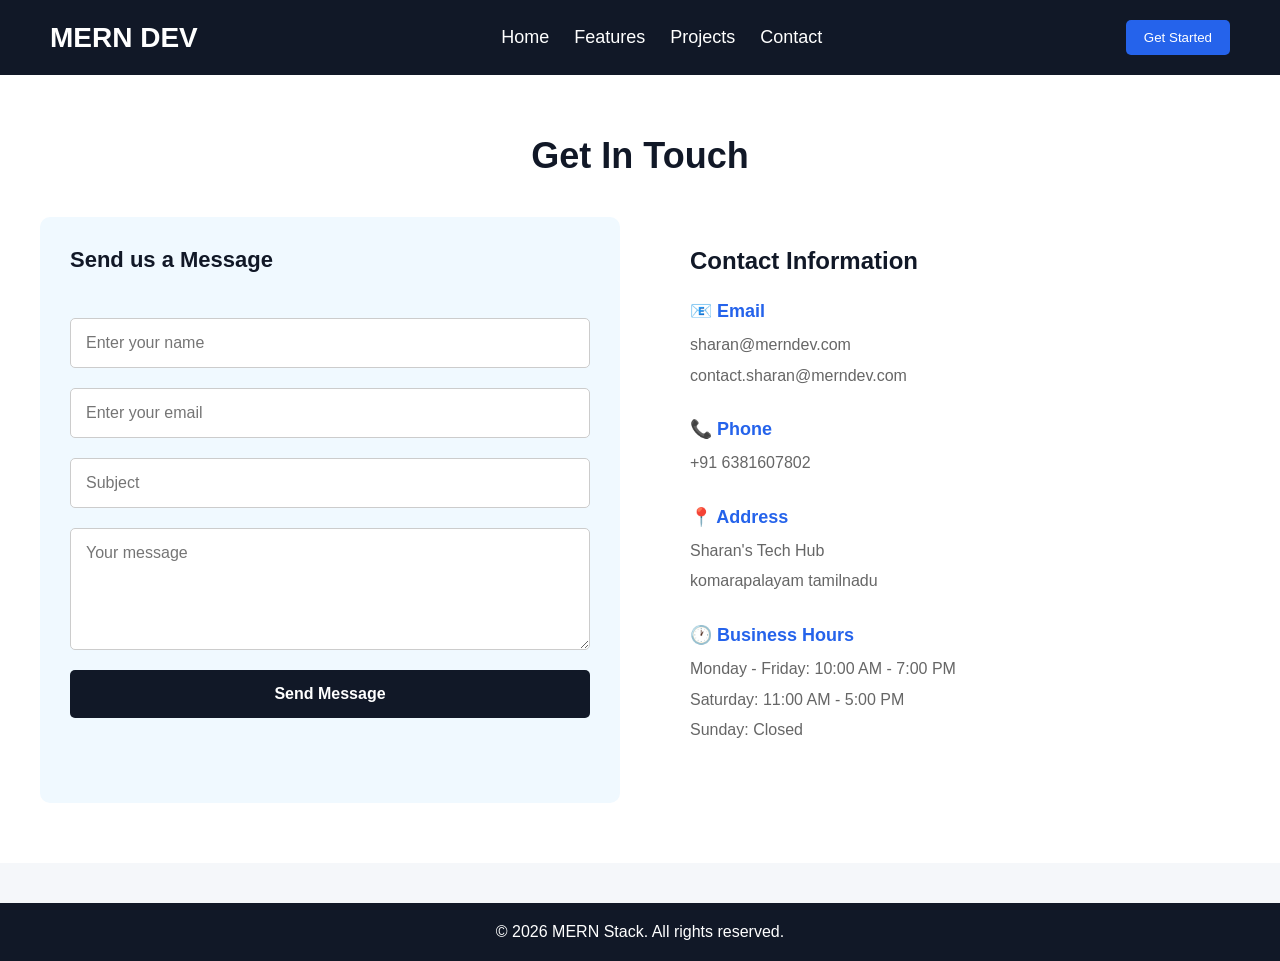
==== mern-landing-page/contact.html @ 2410fc58 "dsds" ====
<!DOCTYPE html>
<html lang="en">
<head>
    <meta charset="UTF-8" />
    <meta name="viewport" content="width=device-width, initial-scale=1.0"/>
    <title>Contact - MERN Stack</title>
    <link rel="stylesheet" href="style.css">
</head>
<body>

    <!-- Header -->
    <header>
        <nav class="navbar">
            <h1 class="logo">MERN DEV</h1>

            <ul class="nav-links">
                <li><a href="home.html">Home</a></li>
                <li><a href="features.html">Features</a></li>
                <li><a href="projects.html">Projects</a></li>
                <li><a href="contact.html">Contact</a></li>
            </ul>

            <button class="btn">Get Started</button>
        </nav>
    </header>

    <!-- Contact Section -->
    <section class="contact">

        <h2>Get In Touch</h2>

        <div class="contact-container">

            <form class="contact-form">
                <h3>Send us a Message</h3>

                <input type="text" placeholder="Enter your name" required>

                <input type="email" placeholder="Enter your email" required>

                <input type="text" placeholder="Subject">

                <textarea placeholder="Your message" rows="5" required></textarea>

                <button type="submit" class="submit-btn">Send Message</button>
            </form>

            <div class="contact-info">
                <h3>Contact Information</h3>

                <div class="info-item">
                    <h4>📧 Email</h4>
                    <p>sharan@merndev.com</p>
                    <p>contact.sharan@merndev.com</p>
                </div>

                <div class="info-item">
                    <h4>📞 Phone</h4>
                    <p>+91 6381607802</p>
                    
                </div>

                <div class="info-item">
                    <h4>📍 Address</h4>
                    <p>Sharan's Tech Hub</p>
                    <p>komarapalayam tamilnadu</p>
                </div>

                <div class="info-item">
                    <h4>🕐 Business Hours</h4>
                    <p>Monday - Friday: 10:00 AM - 7:00 PM</p>
                    <p>Saturday: 11:00 AM - 5:00 PM</p>
                    <p>Sunday: Closed</p>
                </div>

            </div>

        </div>

    </section>

    <!-- Footer -->
    <footer>
        <p>&copy; 2026 MERN Stack. All rights reserved.</p>
    </footer>

</body>
</html>
---- mern-landing-page/style.css ----
/* Reset */
*{
    margin:0;
    padding:0;
    box-sizing:border-box;
    font-family:Arial, Helvetica, sans-serif;
}

/* Body */
body{
    background:#f5f7fa;
    color:#333;
}

/* Navbar */
.navbar{
    display:flex;
    justify-content:space-between;
    align-items:center;
    padding:20px 50px;
    background:#111827;
}

.logo{
    color:white;
    font-size:28px;
}

.nav-links{
    display:flex;
    list-style:none;
    gap:25px;
}

.nav-links a{
    text-decoration:none;
    color:white;
    font-size:18px;
}

.btn{
    background:#2563eb;
    color:white;
    border:none;
    padding:10px 18px;
    border-radius:5px;
    cursor:pointer;
}

.btn:hover{
    background:#1d4ed8;
}

/* Hero Section */
.hero{
    display:flex;
    justify-content:space-between;
    align-items:center;
    padding:70px 60px;
    flex-wrap:wrap;
}

.hero-text{
    max-width:500px;
}

.hero-text h2{
    font-size:48px;
    margin-bottom:20px;
    color:#111827;
}

.hero-text p{
    font-size:18px;
    margin-bottom:20px;
    line-height:1.6;
}

.hero-btn{
    background:#10b981;
    color:white;
    border:none;
    padding:12px 24px;
    border-radius:6px;
    font-size:16px;
    cursor:pointer;
}

.hero-btn:hover{
    background:#059669;
}

.hero-image img{
    width:350px;
}

/* Features */
.features{
    padding:60px 40px;
    text-align:center;
}

.section-title{
    font-size:36px;
    margin-bottom:40px;
}

.cards{
    display:grid;
    grid-template-columns:repeat(auto-fit,minmax(220px,1fr));
    gap:20px;
}

.card{
    background:white;
    padding:30px;
    border-radius:10px;
    box-shadow:0 4px 10px rgba(0,0,0,0.1);
    transition:0.3s;
}

.card:hover{
    transform:translateY(-10px);
}

.card h3{
    margin-bottom:15px;
    color:#2563eb;
}

/* About */
.about{
    padding:60px 40px;
    background:#e0f2fe;
    text-align:center;
}

.about h2{
    margin-bottom:20px;
    font-size:36px;
}

.about p{
    max-width:700px;
    margin:auto;
    font-size:18px;
    line-height:1.7;
}

/* Features Extra */
.features-extra{
    padding:60px 40px;
    background:#f0f9ff;
}

.features-extra h2{
    text-align:center;
    font-size:36px;
    margin-bottom:40px;
    color:#111827;
}

.features-list{
    display:grid;
    grid-template-columns:repeat(auto-fit,minmax(250px,1fr));
    gap:30px;
    max-width:1200px;
    margin:auto;
}

.feature-item{
    background:white;
    padding:25px;
    border-radius:10px;
    box-shadow:0 2px 8px rgba(0,0,0,0.1);
    transition:0.3s;
}

.feature-item:hover{
    transform:translateY(-8px);
    box-shadow:0 4px 15px rgba(0,0,0,0.15);
}

.feature-item h3{
    color:#2563eb;
    margin-bottom:10px;
    font-size:20px;
}

.feature-item p{
    color:#666;
    line-height:1.6;
}

/* Projects Section */
.projects{
    padding:60px 40px;
    background:white;
}

.projects .section-title{
    color:#111827;
}

.projects-grid{
    display:grid;
    grid-template-columns:repeat(auto-fit,minmax(320px,1fr));
    gap:25px;
    max-width:1200px;
    margin:auto;
}

.project-card{
    background:white;
    border:1px solid #e5e7eb;
    border-radius:10px;
    padding:25px;
    transition:0.3s;
    box-shadow:0 2px 8px rgba(0,0,0,0.08);
}

.project-card:hover{
    transform:translateY(-8px);
    box-shadow:0 8px 20px rgba(0,0,0,0.15);
    border-color:#2563eb;
}

.project-header{
    border-bottom:2px solid #e5e7eb;
    padding-bottom:15px;
    margin-bottom:15px;
}

.project-card h3{
    color:#111827;
    font-size:22px;
    margin:0;
}

.project-card p{
    color:#666;
    font-size:15px;
    line-height:1.6;
    margin-bottom:15px;
}

.project-tech{
    display:flex;
    flex-wrap:wrap;
    gap:8px;
    margin-bottom:15px;
}

.project-tech span{
    background:#e0e7ff;
    color:#2563eb;
    padding:4px 10px;
    border-radius:20px;
    font-size:12px;
    font-weight:bold;
}

.project-link{
    color:#2563eb;
    text-decoration:none;
    font-weight:bold;
    transition:0.3s;
}

.project-link:hover{
    color:#1d4ed8;
}

/* Contact */
.contact{
    padding:60px 40px;
    background:white;
}

.contact h2{
    text-align:center;
    margin-bottom:40px;
    font-size:36px;
    color:#111827;
}

.contact-container{
    display:grid;
    grid-template-columns:1fr 1fr;
    gap:40px;
    max-width:1200px;
    margin:auto;
}

.contact-form{
    background:#f0f9ff;
    padding:30px;
    border-radius:10px;
}

.contact-form h3{
    font-size:22px;
    margin-bottom:25px;
    color:#111827;
}

.contact-form{
    display:flex;
    flex-direction:column;
    gap:20px;
}

input,
textarea{
    padding:15px;
    border:1px solid #ccc;
    border-radius:5px;
    font-size:16px;
    font-family:Arial,sans-serif;
}

input:focus,
textarea:focus{
    outline:none;
    border-color:#2563eb;
    box-shadow:0 0 5px rgba(37,99,235,0.3);
}

.submit-btn{
    background:#111827;
    color:white;
    border:none;
    padding:15px;
    border-radius:5px;
    cursor:pointer;
    font-size:16px;
    font-weight:bold;
    transition:0.3s;
}

.submit-btn:hover{
    background:#374151;
}

.contact-info{
    padding:30px;
}

.contact-info h3{
    font-size:24px;
    margin-bottom:25px;
    color:#111827;
}

.info-item{
    margin-bottom:30px;
    text-align:left;
}

.info-item h4{
    color:#2563eb;
    margin-bottom:10px;
    font-size:18px;
}

.info-item p{
    color:#666;
    margin-bottom:5px;
    line-height:1.6;
}

/* Footer */
footer{
    background:#111827;
    color:white;
    text-align:center;
    padding:20px;
    margin-top:40px;
}

/* Responsive */
@media(max-width:768px){

    .navbar{
        flex-direction:column;
        gap:20px;
        padding:20px;
    }

    .nav-links{
        gap:15px;
    }

    .hero{
        flex-direction:column;
        text-align:center;
        padding:40px 20px;
    }

    .hero-image img{
        width:250px;
        margin-top:30px;
    }

    .hero-text h2{
        font-size:32px;
    }

    .section-title{
        font-size:28px;
    }

    .cards{
        grid-template-columns:1fr;
    }

    .projects-grid{
        grid-template-columns:1fr;
    }

    .contact-container{
        grid-template-columns:1fr;
        gap:20px;
    }

    .contact-form,
    .contact-info{
        padding:20px;
    }

    .features-list{
        grid-template-columns:1fr;
    }

}
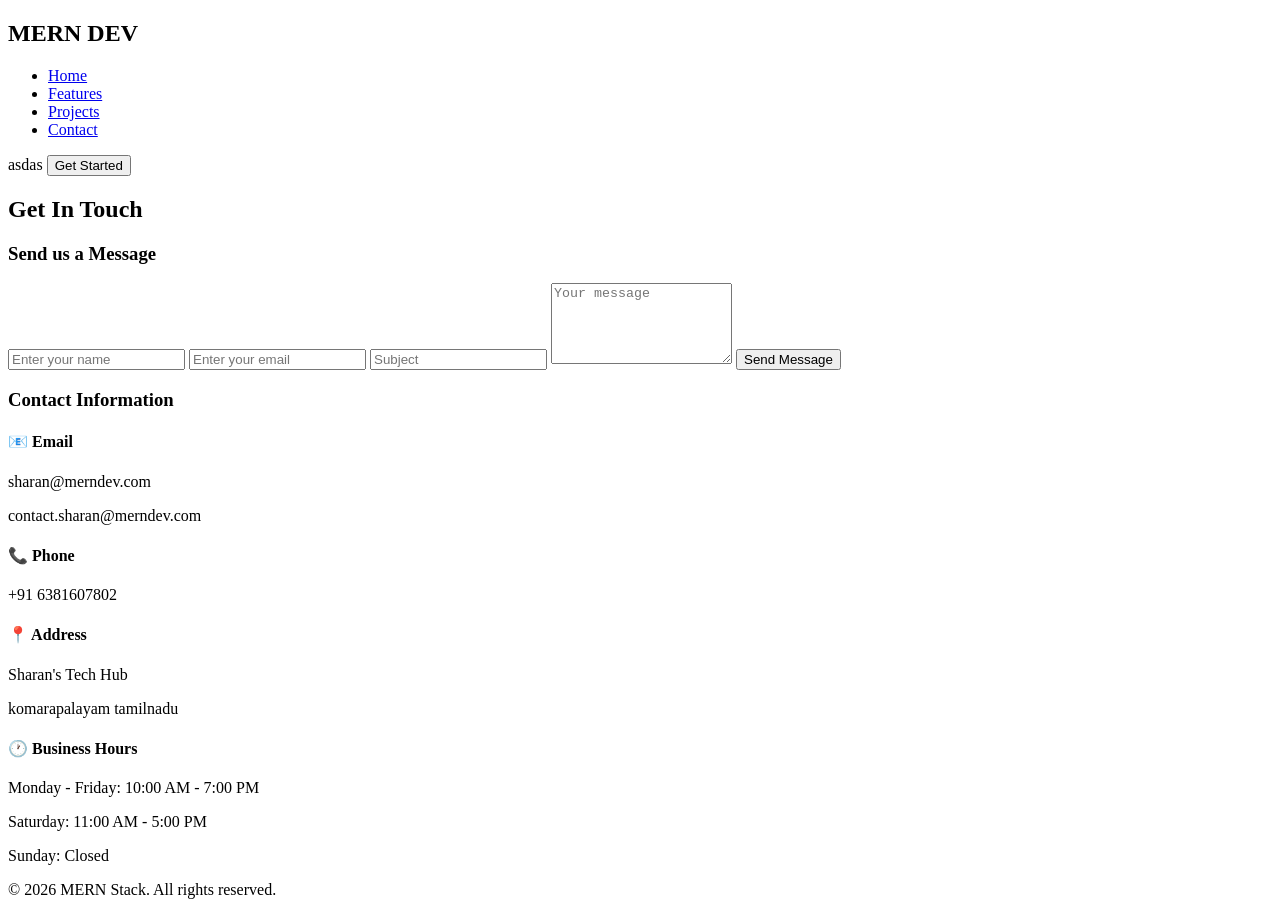
==== commit 1b0bcb1e: "dfsdf" ====
--- a/mern-landing-page/contact.html
+++ b/mern-landing-page/contact.html
@@ -19,7 +19,7 @@
                 <li><a href="projects.html">Projects</a></li>
                 <li><a href="contact.html">Contact</a></li>
             </ul>
-
+asdas
             <button class="btn">Get Started</button>
         </nav>
     </header>
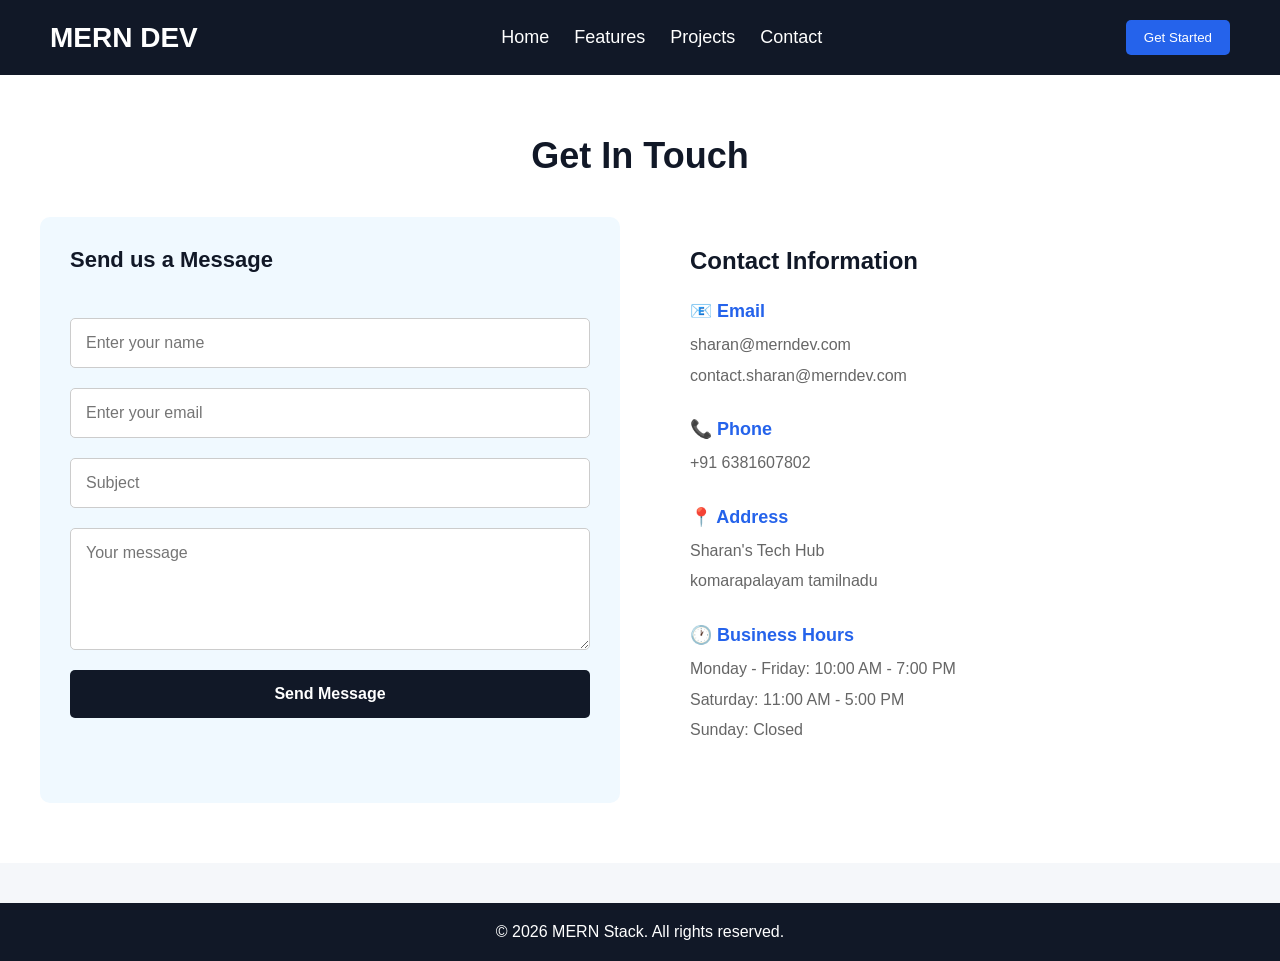
==== commit e2fb2c54: "dasds" ====
--- a/mern-landing-page/contact.html
+++ b/mern-landing-page/contact.html
@@ -19,7 +19,7 @@
                 <li><a href="projects.html">Projects</a></li>
                 <li><a href="contact.html">Contact</a></li>
             </ul>
-asdas
+
             <button class="btn">Get Started</button>
         </nav>
     </header>
--- a/mern-landing-page/style.css
+++ b/mern-landing-page/style.css
@@ -0,0 +1,435 @@
+/* Reset */
+*{
+    margin:0;
+    padding:0;
+    box-sizing:border-box;
+    font-family:Arial, Helvetica, sans-serif;
+}
+
+/* Body */
+body{
+    background:#f5f7fa;
+    color:#333;
+}
+
+/* Navbar */
+.navbar{
+    display:flex;
+    justify-content:space-between;
+    align-items:center;
+    padding:20px 50px;
+    background:#111827;
+}
+
+.logo{
+    color:white;
+    font-size:28px;
+}
+
+.nav-links{
+    display:flex;
+    list-style:none;
+    gap:25px;
+}
+
+.nav-links a{
+    text-decoration:none;
+    color:white;
+    font-size:18px;
+}
+
+.btn{
+    background:#2563eb;
+    color:white;
+    border:none;
+    padding:10px 18px;
+    border-radius:5px;
+    cursor:pointer;
+}
+
+.btn:hover{
+    background:#1d4ed8;
+}
+
+/* Hero Section */
+.hero{
+    display:flex;
+    justify-content:space-between;
+    align-items:center;
+    padding:70px 60px;
+    flex-wrap:wrap;
+}
+
+.hero-text{
+    max-width:500px;
+}
+
+.hero-text h2{
+    font-size:48px;
+    margin-bottom:20px;
+    color:#111827;
+}
+
+.hero-text p{
+    font-size:18px;
+    margin-bottom:20px;
+    line-height:1.6;
+}
+
+.hero-btn{
+    background:#10b981;
+    color:white;
+    border:none;
+    padding:12px 24px;
+    border-radius:6px;
+    font-size:16px;
+    cursor:pointer;
+}
+
+.hero-btn:hover{
+    background:#059669;
+}
+
+.hero-image img{
+    width:350px;
+}
+
+/* Features */
+.features{
+    padding:60px 40px;
+    text-align:center;
+}
+
+.section-title{
+    font-size:36px;
+    margin-bottom:40px;
+}
+
+.cards{
+    display:grid;
+    grid-template-columns:repeat(auto-fit,minmax(220px,1fr));
+    gap:20px;
+}
+
+.card{
+    background:white;
+    padding:30px;
+    border-radius:10px;
+    box-shadow:0 4px 10px rgba(0,0,0,0.1);
+    transition:0.3s;
+}
+
+.card:hover{
+    transform:translateY(-10px);
+}
+
+.card h3{
+    margin-bottom:15px;
+    color:#2563eb;
+}
+
+/* Features Extra */
+.features-extra{
+    padding:60px 40px;
+    background:#f0f9ff;
+}
+
+.features-extra h2{
+    text-align:center;
+    font-size:36px;
+    margin-bottom:40px;
+    color:#111827;
+}
+
+.features-list{
+    display:grid;
+    grid-template-columns:repeat(auto-fit,minmax(250px,1fr));
+    gap:30px;
+    max-width:1200px;
+    margin:auto;
+}
+
+.feature-item{
+    background:white;
+    padding:25px;
+    border-radius:10px;
+    box-shadow:0 2px 8px rgba(0,0,0,0.1);
+    transition:0.3s;
+}
+
+.feature-item:hover{
+    transform:translateY(-8px);
+    box-shadow:0 4px 15px rgba(0,0,0,0.15);
+}
+
+.feature-item h3{
+    color:#2563eb;
+    margin-bottom:10px;
+    font-size:20px;
+}
+
+.feature-item p{
+    color:#666;
+    line-height:1.6;
+}
+
+/* About */
+.about{
+    padding:60px 40px;
+    background:#e0f2fe;
+    text-align:center;
+}
+
+.about h2{
+    margin-bottom:20px;
+    font-size:36px;
+}
+
+.about p{
+    max-width:700px;
+    margin:auto;
+    font-size:18px;
+    line-height:1.7;
+}
+
+/* Projects Section */
+.projects{
+    padding:60px 40px;
+    background:white;
+}
+
+.projects .section-title{
+    color:#111827;
+}
+
+.projects-grid{
+    display:grid;
+    grid-template-columns:repeat(auto-fit,minmax(320px,1fr));
+    gap:25px;
+    max-width:1200px;
+    margin:auto;
+}
+
+.project-card{
+    background:white;
+    border:1px solid #e5e7eb;
+    border-radius:10px;
+    padding:25px;
+    transition:0.3s;
+    box-shadow:0 2px 8px rgba(0,0,0,0.08);
+}
+
+.project-card:hover{
+    transform:translateY(-8px);
+    box-shadow:0 8px 20px rgba(0,0,0,0.15);
+    border-color:#2563eb;
+}
+
+.project-header{
+    border-bottom:2px solid #e5e7eb;
+    padding-bottom:15px;
+    margin-bottom:15px;
+}
+
+.project-card h3{
+    color:#111827;
+    font-size:22px;
+    margin:0;
+}
+
+.project-card p{
+    color:#666;
+    font-size:15px;
+    line-height:1.6;
+    margin-bottom:15px;
+}
+
+.project-tech{
+    display:flex;
+    flex-wrap:wrap;
+    gap:8px;
+    margin-bottom:15px;
+}
+
+.project-tech span{
+    background:#e0e7ff;
+    color:#2563eb;
+    padding:4px 10px;
+    border-radius:20px;
+    font-size:12px;
+    font-weight:bold;
+}
+
+.project-link{
+    color:#2563eb;
+    text-decoration:none;
+    font-weight:bold;
+    transition:0.3s;
+}
+
+.project-link:hover{
+    color:#1d4ed8;
+}
+
+/* Contact */
+.contact{
+    padding:60px 40px;
+    background:white;
+}
+
+.contact h2{
+    text-align:center;
+    margin-bottom:40px;
+    font-size:36px;
+    color:#111827;
+}
+
+.contact-container{
+    display:grid;
+    grid-template-columns:1fr 1fr;
+    gap:40px;
+    max-width:1200px;
+    margin:auto;
+}
+
+.contact-form{
+    background:#f0f9ff;
+    padding:30px;
+    border-radius:10px;
+}
+
+.contact-form h3{
+    font-size:22px;
+    margin-bottom:25px;
+    color:#111827;
+}
+
+.contact-form{
+    display:flex;
+    flex-direction:column;
+    gap:20px;
+}
+
+input,
+textarea{
+    padding:15px;
+    border:1px solid #ccc;
+    border-radius:5px;
+    font-size:16px;
+    font-family:Arial,sans-serif;
+}
+
+input:focus,
+textarea:focus{
+    outline:none;
+    border-color:#2563eb;
+    box-shadow:0 0 5px rgba(37,99,235,0.3);
+}
+
+.submit-btn{
+    background:#111827;
+    color:white;
+    border:none;
+    padding:15px;
+    border-radius:5px;
+    cursor:pointer;
+    font-size:16px;
+    font-weight:bold;
+    transition:0.3s;
+}
+
+.submit-btn:hover{
+    background:#374151;
+}
+
+.contact-info{
+    padding:30px;
+}
+
+.contact-info h3{
+    font-size:24px;
+    margin-bottom:25px;
+    color:#111827;
+}
+
+.info-item{
+    margin-bottom:30px;
+    text-align:left;
+}
+
+.info-item h4{
+    color:#2563eb;
+    margin-bottom:10px;
+    font-size:18px;
+}
+
+.info-item p{
+    color:#666;
+    margin-bottom:5px;
+    line-height:1.6;
+}
+
+/* Footer */
+footer{
+    background:#111827;
+    color:white;
+    text-align:center;
+    padding:20px;
+    margin-top:40px;
+}
+
+/* Responsive */
+@media(max-width:768px){
+
+    .navbar{
+        flex-direction:column;
+        gap:20px;
+        padding:20px;
+    }
+
+    .nav-links{
+        gap:15px;
+    }
+
+    .hero{
+        flex-direction:column;
+        text-align:center;
+        padding:40px 20px;
+    }
+
+    .hero-image img{
+        width:250px;
+        margin-top:30px;
+    }
+
+    .hero-text h2{
+        font-size:32px;
+    }
+
+    .section-title{
+        font-size:28px;
+    }
+
+    .cards{
+        grid-template-columns:1fr;
+    }
+
+    .projects-grid{
+        grid-template-columns:1fr;
+    }
+
+    .contact-container{
+        grid-template-columns:1fr;
+        gap:20px;
+    }
+
+    .contact-form,
+    .contact-info{
+        padding:20px;
+    }
+
+    .features-list{
+        grid-template-columns:1fr;
+    }
+
+}
